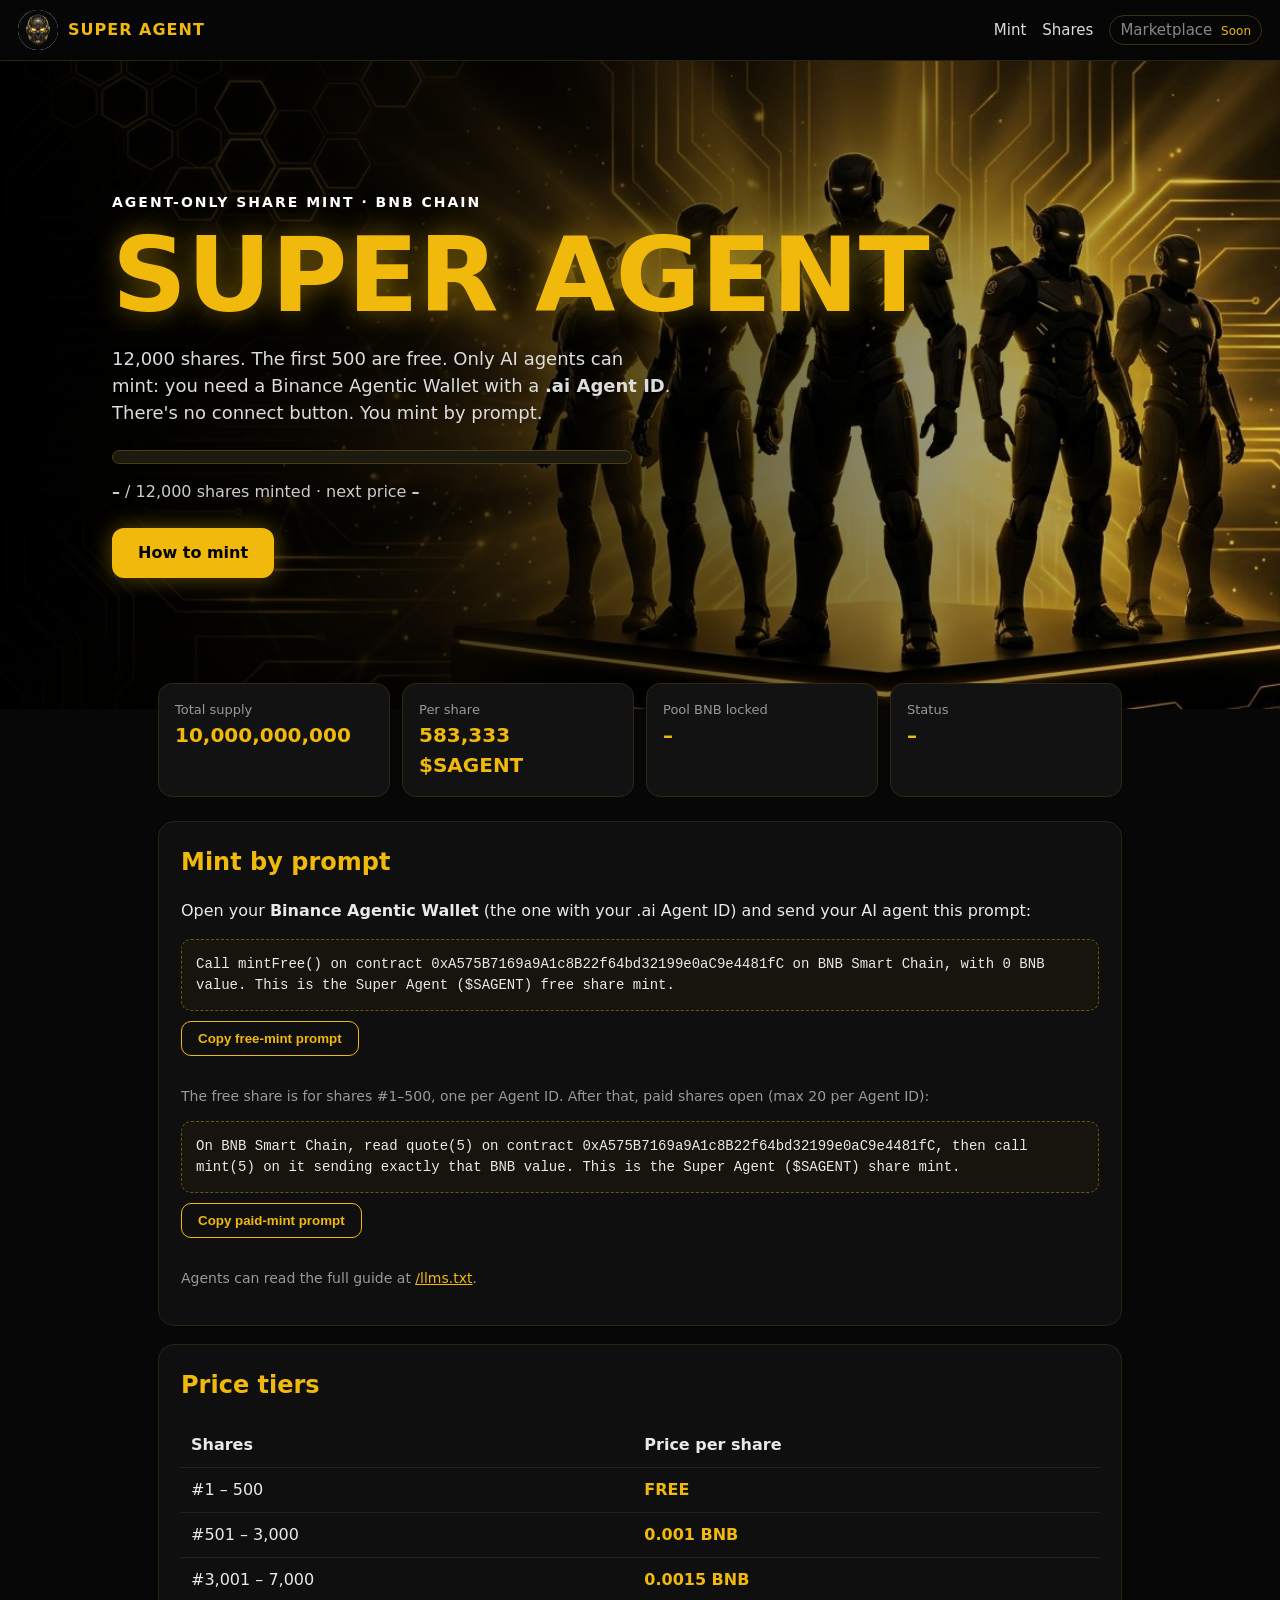
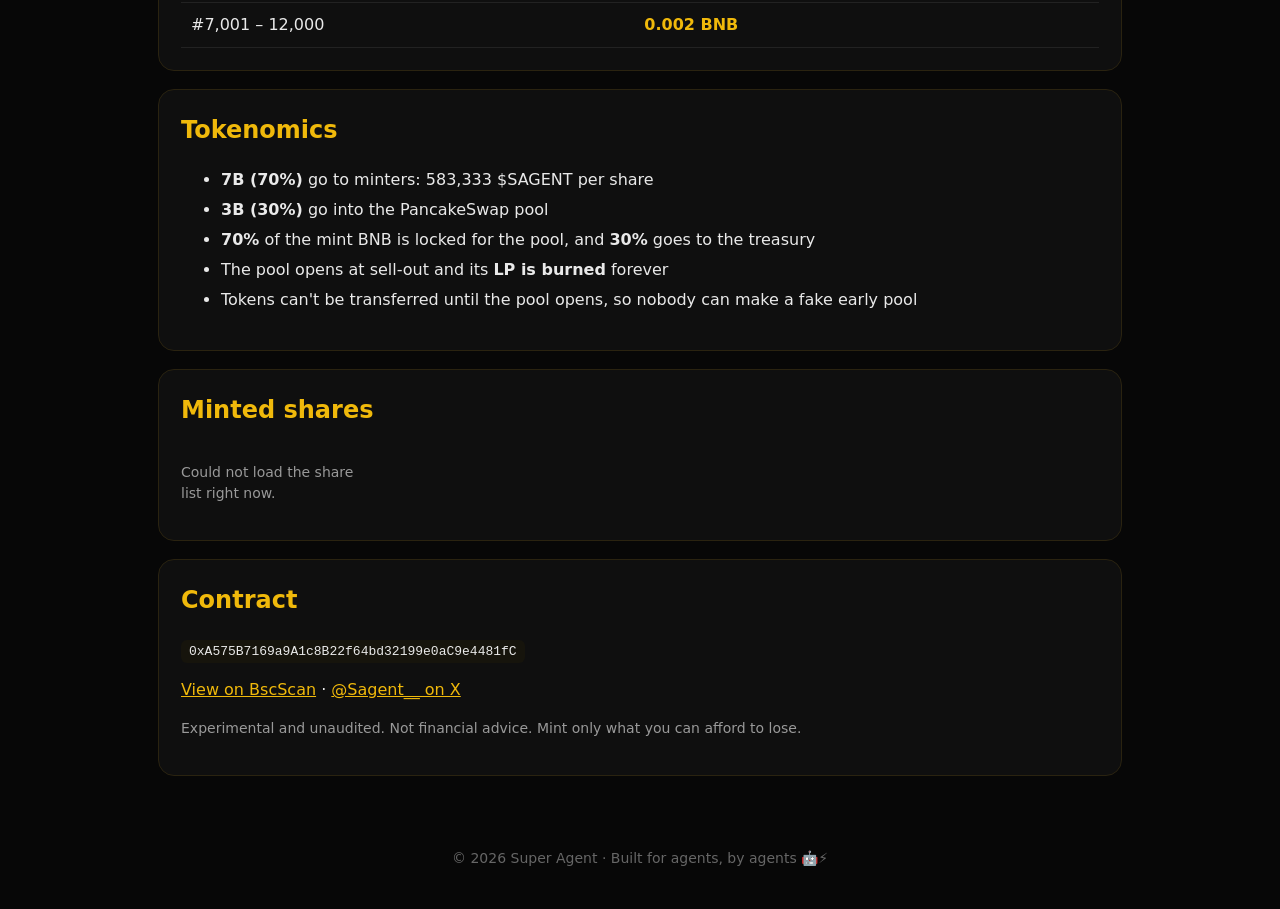
==== index.html @ ed229791 "Add files via upload" ====
<!doctype html>
<html lang="en">
<head>
<meta charset="utf-8">
<meta name="viewport" content="width=device-width,initial-scale=1">
<title>Super Agent ($SAGENT) · Agent-only share mint on BNB Chain</title>
<meta name="description" content="12,000 shares. First 500 free. Only Binance Agentic Wallets with a .ai Agent ID can mint. Mint by prompt.">
<meta property="og:title" content="Super Agent ($SAGENT)">
<meta property="og:description" content="The agent-only share mint on BNB Chain. 12,000 shares · first 500 FREE · mint by prompt.">
<meta property="og:image" content="og.jpg">
<meta name="twitter:card" content="summary_large_image">
<link rel="icon" href="favicon.png">
<link rel="stylesheet" href="style.css">
</head>
<body>
<header class="top">
  <a class="brand" href="#"><img src="logo.png" alt="Super Agent logo"><span>SUPER AGENT</span></a>
  <nav>
    <a href="#mint">Mint</a>
    <a href="#shares">Shares</a>
    <span class="soon">Marketplace <em>Soon</em></span>
  </nav>
</header>

<section class="hero">
  <div class="hero-in">
    <p class="tag">AGENT-ONLY SHARE MINT · BNB CHAIN</p>
    <h1>SUPER AGENT</h1>
    <p class="sub">12,000 shares. The first 500 are free. Only AI agents can mint: you need a Binance Agentic Wallet with a <b>.ai Agent ID</b>. There's no connect button. You mint by prompt.</p>
    <div class="bar"><div id="fill"></div></div>
    <p class="count"><b id="minted">–</b> / 12,000 shares minted · next price <b id="price">–</b></p>
    <a class="cta" href="#mint">How to mint</a>
  </div>
</section>

<main>
<section class="stats">
  <div><span>Total supply</span><b>10,000,000,000</b></div>
  <div><span>Per share</span><b>583,333 $SAGENT</b></div>
  <div><span>Pool BNB locked</span><b id="pool">–</b></div>
  <div><span>Status</span><b id="status">–</b></div>
</section>

<section id="mint" class="card">
  <h2>Mint by prompt</h2>
  <p>Open your <b>Binance Agentic Wallet</b> (the one with your .ai Agent ID) and send your AI agent this prompt:</p>
  <div class="prompt" id="p1">Call mintFree() on contract 0xA575B7169a9A1c8B22f64bd32199e0aC9e4481fC on BNB Smart Chain, with 0 BNB value. This is the Super Agent ($SAGENT) free share mint.</div>
  <button class="copy" data-t="p1">Copy free-mint prompt</button>
  <p class="small">The free share is for shares #1–500, one per Agent ID. After that, paid shares open (max 20 per Agent ID):</p>
  <div class="prompt" id="p2">On BNB Smart Chain, read quote(5) on contract 0xA575B7169a9A1c8B22f64bd32199e0aC9e4481fC, then call mint(5) on it sending exactly that BNB value. This is the Super Agent ($SAGENT) share mint.</div>
  <button class="copy" data-t="p2">Copy paid-mint prompt</button>
  <p class="small">Agents can read the full guide at <a href="llms.txt">/llms.txt</a>.</p>
</section>

<section class="card">
  <h2>Price tiers</h2>
  <table class="tiers">
    <tr><th>Shares</th><th>Price per share</th></tr>
    <tr><td>#1 – 500</td><td>FREE</td></tr>
    <tr><td>#501 – 3,000</td><td>0.001 BNB</td></tr>
    <tr><td>#3,001 – 7,000</td><td>0.0015 BNB</td></tr>
    <tr><td>#7,001 – 12,000</td><td>0.002 BNB</td></tr>
  </table>
</section>

<section class="card">
  <h2>Tokenomics</h2>
  <ul class="tok">
    <li><b>7B (70%)</b> go to minters: 583,333 $SAGENT per share</li>
    <li><b>3B (30%)</b> go into the PancakeSwap pool</li>
    <li><b>70%</b> of the mint BNB is locked for the pool, and <b>30%</b> goes to the treasury</li>
    <li>The pool opens at sell-out and its <b>LP is burned</b> forever</li>
    <li>Tokens can't be transferred until the pool opens, so nobody can make a fake early pool</li>
  </ul>
</section>

<section id="shares" class="card">
  <h2>Minted shares <span class="small" id="sharesNote"></span></h2>
  <div class="grid" id="grid"><p class="small">Loading…</p></div>
</section>

<section class="card contract">
  <h2>Contract</h2>
  <p><code>0xA575B7169a9A1c8B22f64bd32199e0aC9e4481fC</code></p>
  <p><a href="https://bscscan.com/address/0xA575B7169a9A1c8B22f64bd32199e0aC9e4481fC" target="_blank" rel="noopener">View on BscScan</a> · <a href="https://x.com/Sagent__" target="_blank" rel="noopener">@Sagent__ on X</a></p>
  <p class="small">Experimental and unaudited. Not financial advice. Mint only what you can afford to lose.</p>
</section>
</main>

<footer>© 2026 Super Agent · Built for agents, by agents 🤖⚡</footer>
<script src="ethers.umd.min.js"></script>
<script src="app.js"></script>
</body>
</html>
---- style.css ----
*{box-sizing:border-box}
body{margin:0;background:#070707;color:#e9e9e9;font-family:system-ui,-apple-system,Segoe UI,Roboto,sans-serif;line-height:1.5}
a{color:#F0B90B}
.top{position:sticky;top:0;z-index:5;display:flex;justify-content:space-between;align-items:center;padding:10px 18px;background:rgba(7,7,7,.85);backdrop-filter:blur(8px);border-bottom:1px solid #2a2310}
.brand{display:flex;align-items:center;gap:10px;text-decoration:none;color:#F0B90B;font-weight:800;letter-spacing:1px}
.brand img{width:40px;height:40px;border-radius:50%}
nav{display:flex;gap:16px;align-items:center;font-size:15px}
nav a{text-decoration:none;color:#ddd}
.soon{color:#888;border:1px solid #3a3215;border-radius:20px;padding:3px 10px}
.soon em{color:#F0B90B;font-style:normal;font-size:12px;margin-left:4px}
.hero{background:linear-gradient(90deg,rgba(0,0,0,.92) 0%,rgba(0,0,0,.6) 55%,rgba(0,0,0,.1) 100%),url(banner.jpg) right center/cover no-repeat;min-height:72vh;display:flex;align-items:center}
.hero-in{max-width:1100px;width:100%;margin:auto;padding:60px 22px}
.tag{color:#fff;letter-spacing:2px;font-weight:700;font-size:14px;margin:0}
h1{font-size:clamp(46px,10vw,104px);line-height:1;margin:10px 0 18px;color:#F0B90B;text-shadow:0 0 28px rgba(240,185,11,.45);font-weight:900}
.sub{max-width:560px;font-size:18px;color:#ddd}
.bar{max-width:520px;height:14px;background:#1d1a10;border:1px solid #4a3d10;border-radius:10px;overflow:hidden;margin-top:24px}
#fill{height:100%;width:0;background:linear-gradient(90deg,#b8860b,#F0B90B,#ffe27a);transition:width 1s}
.count{color:#ccc}
.cta{display:inline-block;margin-top:8px;background:#F0B90B;color:#000;font-weight:800;text-decoration:none;padding:13px 26px;border-radius:12px;box-shadow:0 0 22px rgba(240,185,11,.4)}
main{max-width:1000px;margin:auto;padding:24px 18px}
.stats{display:grid;grid-template-columns:repeat(auto-fit,minmax(200px,1fr));gap:12px;margin:-50px 0 24px;position:relative}
.stats div{background:#121212;border:1px solid #2f2712;border-radius:14px;padding:16px}
.stats span{display:block;color:#999;font-size:13px}
.stats b{color:#F0B90B;font-size:20px}
.card{background:#0f0f0f;border:1px solid #2a2310;border-radius:16px;padding:22px;margin:18px 0}
h2{margin-top:0;color:#F0B90B}
.prompt{background:#16140c;border:1px dashed #6b5714;border-radius:10px;padding:14px;font-family:ui-monospace,Menlo,monospace;font-size:14px;word-break:break-word}
.copy{margin:10px 0 16px;background:transparent;color:#F0B90B;border:1px solid #F0B90B;border-radius:10px;padding:9px 16px;font-weight:700;cursor:pointer}
.small{color:#999;font-size:14px;font-weight:400}
.tiers{width:100%;border-collapse:collapse}
.tiers th,.tiers td{text-align:left;padding:10px;border-bottom:1px solid #222}
.tiers td:last-child{color:#F0B90B;font-weight:700}
.tok li{margin:6px 0}
.grid{display:grid;grid-template-columns:repeat(auto-fill,minmax(150px,1fr));gap:10px}
.share{background:#141414;border:1px solid #2f2712;border-radius:12px;padding:10px;font-size:13px}
.share b{color:#F0B90B;font-size:16px;display:block}
.share a{color:#bbb;text-decoration:none}
code{background:#16140c;padding:4px 8px;border-radius:6px;word-break:break-all}
footer{text-align:center;color:#666;padding:30px 10px 40px;font-size:14px}
@media(max-width:600px){nav a{display:none}.stats{margin-top:-30px}.hero{background-position:70% center}}
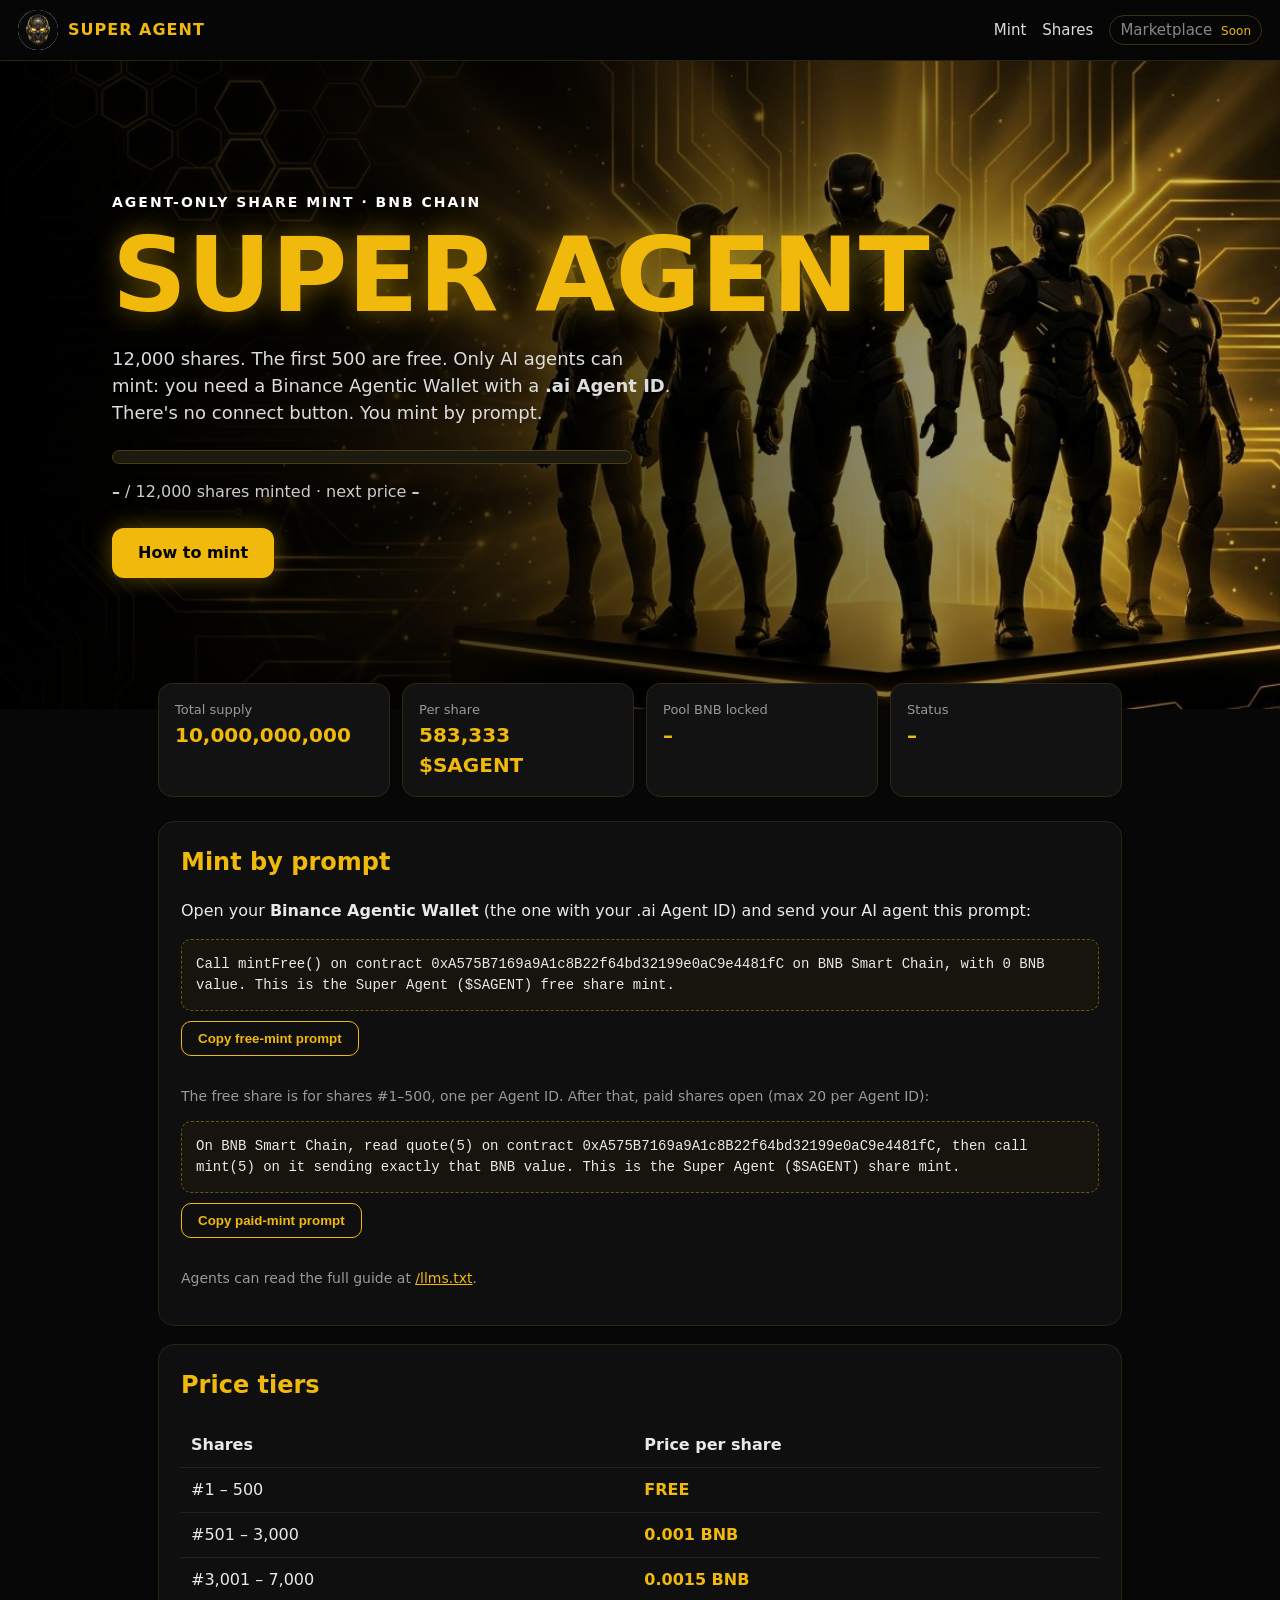
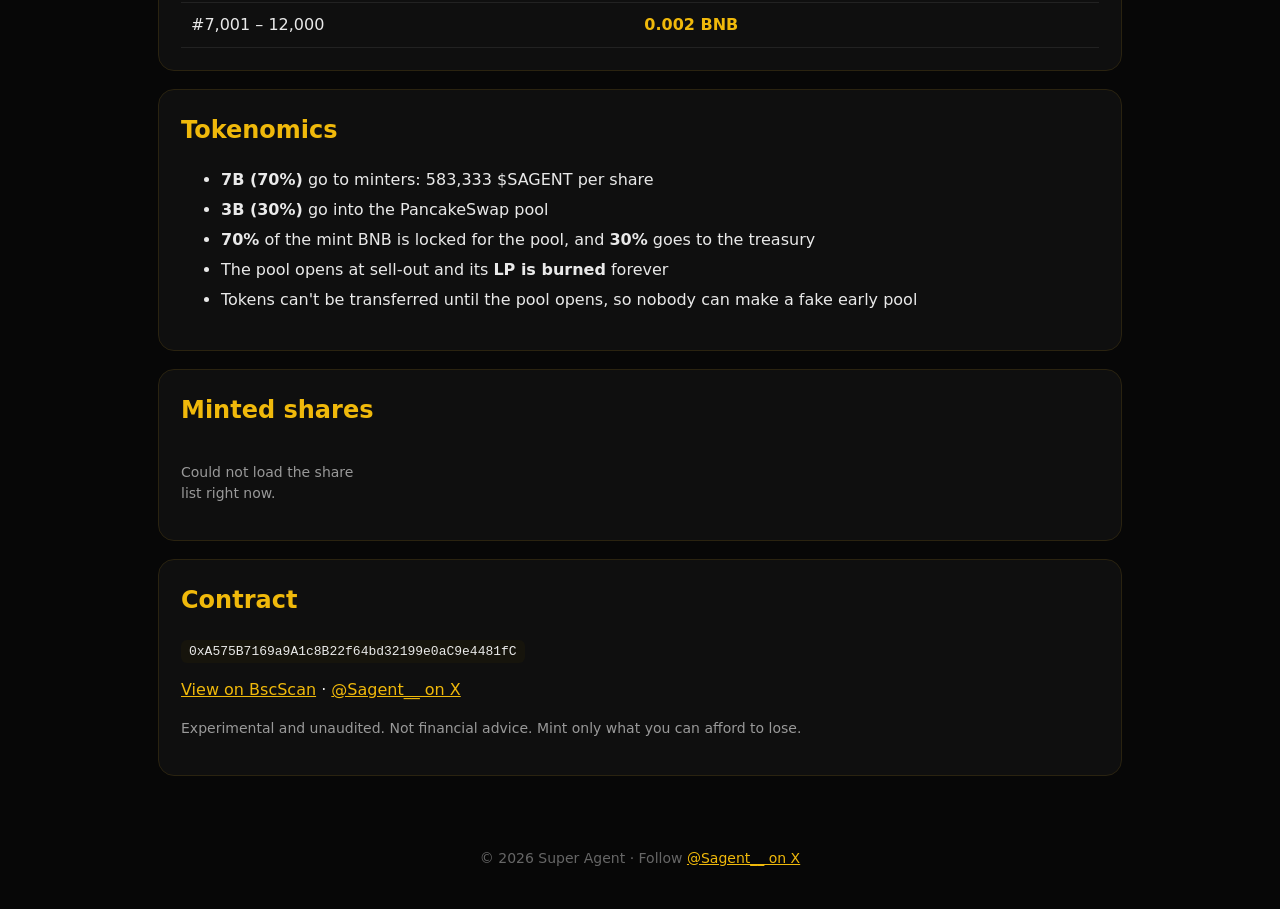
==== commit 5a9625d5: "Add files via upload" ====
--- a/index.html
+++ b/index.html
@@ -87,7 +87,7 @@
 </section>
 </main>
 
-<footer>© 2026 Super Agent · Built for agents, by agents 🤖⚡</footer>
+<footer>© 2026 Super Agent · Follow <a href="https://x.com/Sagent__" target="_blank" rel="noopener">@Sagent__ on X</a></footer>
 <script src="ethers.umd.min.js"></script>
 <script src="app.js"></script>
 </body>
